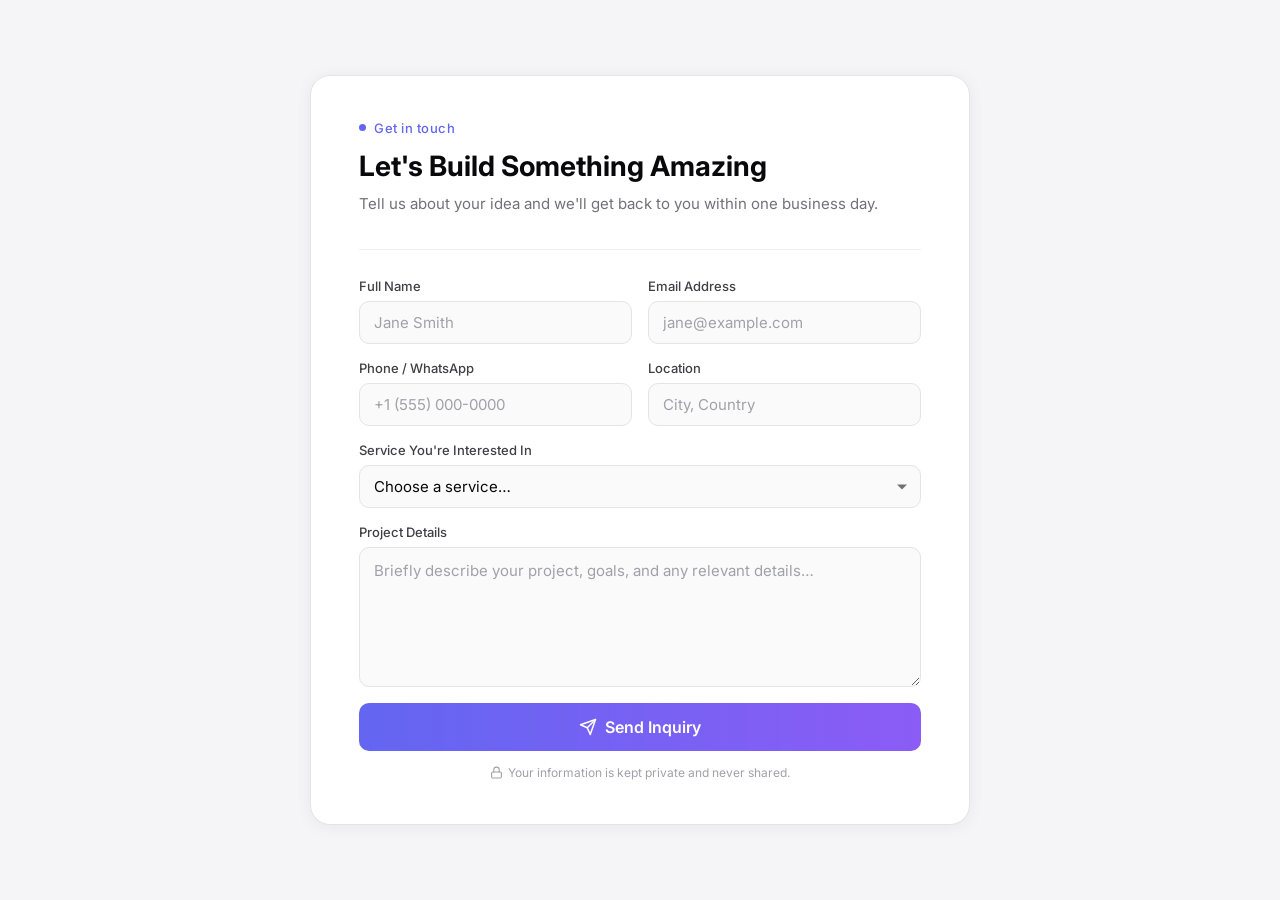
==== contact-form.html @ 343d9af8 "add contact form" ====
<!DOCTYPE html>
<html lang="en">
<head>
<meta charset="UTF-8">
<meta name="viewport" content="width=device-width, initial-scale=1.0">
<title>Contact Form</title>
<link href="https://fonts.googleapis.com/css2?family=Inter:wght@300;400;500;600;700&display=swap" rel="stylesheet">
<style>

* {
  margin: 0;
  padding: 0;
  box-sizing: border-box;
  font-family: 'Inter', sans-serif;
}

body {
  background: #f5f5f7;
  min-height: 100vh;
  display: flex;
  justify-content: center;
  align-items: center;
  padding: 40px 16px;
}

.card {
  background: #ffffff;
  border: 1px solid #e4e4e7;
  border-radius: 20px;
  padding: 44px 48px;
  width: 100%;
  max-width: 660px;
  box-shadow: 0 2px 16px rgba(0, 0, 0, 0.06);
}

/* Header */

.eyebrow {
  display: flex;
  align-items: center;
  gap: 8px;
  font-size: 13px;
  font-weight: 500;
  color: #6366f1;
  letter-spacing: 0.04em;
  margin-bottom: 12px;
}

.eyebrow-dot {
  width: 7px;
  height: 7px;
  border-radius: 50%;
  background: #6366f1;
}

h1 {
  font-size: 28px;
  font-weight: 700;
  color: #09090b;
  line-height: 1.3;
  margin-bottom: 8px;
}

.subtitle {
  font-size: 15px;
  color: #71717a;
  line-height: 1.65;
  margin-bottom: 32px;
}

.divider {
  height: 1px;
  background: #f0f0f0;
  margin-bottom: 28px;
}

/* Form fields */

.field-grid {
  display: grid;
  grid-template-columns: 1fr 1fr;
  gap: 16px;
  margin-bottom: 16px;
}

.field {
  display: flex;
  flex-direction: column;
  gap: 7px;
}

label {
  font-size: 13px;
  font-weight: 500;
  color: #3f3f46;
}

input,
select,
textarea {
  width: 100%;
  padding: 11px 14px;
  border: 1px solid #e4e4e7;
  border-radius: 10px;
  background: #fafafa;
  color: #09090b;
  font-size: 15px;
  font-family: 'Inter', sans-serif;
  outline: none;
  transition: border-color 0.15s, box-shadow 0.15s, background 0.15s;
}

input:hover,
select:hover,
textarea:hover {
  border-color: #c4c4cf;
}

input:focus,
select:focus,
textarea:focus {
  border-color: #6366f1;
  background: #fff;
  box-shadow: 0 0 0 3px rgba(99, 102, 241, 0.12);
}

input::placeholder,
textarea::placeholder {
  color: #a1a1aa;
}

/* Custom select arrow */

.select-wrap {
  position: relative;
}

.select-wrap select {
  appearance: none;
  padding-right: 36px;
  cursor: pointer;
}

.select-wrap::after {
  content: '';
  pointer-events: none;
  position: absolute;
  right: 14px;
  top: 50%;
  transform: translateY(-50%);
  width: 0;
  height: 0;
  border-left: 5px solid transparent;
  border-right: 5px solid transparent;
  border-top: 5px solid #71717a;
}

select option {
  color: #09090b;
  background: #fff;
}

textarea {
  height: 140px;
  resize: vertical;
  line-height: 1.6;
}

/* Section spacing */

.field-full {
  margin-bottom: 16px;
}

/* Submit */

.submit-wrap {
  margin-top: 8px;
}

.submit {
  width: 100%;
  padding: 14px 24px;
  border: none;
  border-radius: 10px;
  background: linear-gradient(90deg, #6366f1, #8b5cf6);
  color: #fff;
  font-size: 16px;
  font-weight: 600;
  font-family: 'Inter', sans-serif;
  cursor: pointer;
  display: flex;
  align-items: center;
  justify-content: center;
  gap: 8px;
  transition: opacity 0.15s, transform 0.1s;
}

.submit:hover {
  opacity: 0.92;
}

.submit:active {
  transform: scale(0.99);
}

.submit:disabled {
  opacity: 0.65;
  cursor: not-allowed;
}

.submit svg {
  width: 18px;
  height: 18px;
}

/* Privacy note */

.privacy {
  text-align: center;
  font-size: 12px;
  color: #a1a1aa;
  margin-top: 14px;
  display: flex;
  align-items: center;
  justify-content: center;
  gap: 5px;
}

.privacy svg {
  width: 13px;
  height: 13px;
  flex-shrink: 0;
}

/* Success state */

#success {
  display: none;
  text-align: center;
  padding: 24px 0 16px;
}

.check-wrap {
  width: 72px;
  height: 72px;
  border-radius: 50%;
  background: #eff6ff;
  border: 1px solid #c7d7fe;
  display: flex;
  align-items: center;
  justify-content: center;
  margin: 0 auto 22px;
}

.check-wrap svg {
  width: 34px;
  height: 34px;
  color: #6366f1;
}

#success h2 {
  font-size: 22px;
  font-weight: 700;
  color: #09090b;
  margin-bottom: 10px;
}

#success p {
  font-size: 15px;
  color: #71717a;
  line-height: 1.65;
  max-width: 380px;
  margin: 0 auto;
}

/* Spinner animation */

@keyframes spin {
  to { transform: rotate(360deg); }
}

.spinner {
  animation: spin 0.8s linear infinite;
}

/* Responsive */

@media (max-width: 600px) {
  .card {
    padding: 28px 20px;
    border-radius: 16px;
  }

  .field-grid {
    grid-template-columns: 1fr;
  }

  h1 {
    font-size: 22px;
  }
}

</style>
</head>
<body>

<div class="card">

  <!-- Form -->
  <div id="formContainer">

    <div class="eyebrow">
      <span class="eyebrow-dot"></span>
      Get in touch
    </div>

    <h1>Let's Build Something Amazing</h1>
    <p class="subtitle">Tell us about your idea and we'll get back to you within one business day.</p>

    <div class="divider"></div>

    <form id="contactForm" novalidate>

      <div class="field-grid">

        <div class="field">
          <label for="name">Full Name</label>
          <input type="text" id="name" placeholder="Jane Smith" required>
        </div>

        <div class="field">
          <label for="email">Email Address</label>
          <input type="email" id="email" placeholder="jane@example.com" required>
        </div>

        <div class="field">
          <label for="phone">Phone / WhatsApp</label>
          <input type="text" id="phone" placeholder="+1 (555) 000-0000" required>
        </div>

        <div class="field">
          <label for="location">Location</label>
          <input type="text" id="location" placeholder="City, Country">
        </div>

      </div>

      <div class="field field-full">
        <label for="service">Service You're Interested In</label>
        <div class="select-wrap">
          <select id="service" required>
            <option value="">Choose a service…</option>
            <option value="Mobile App Design">Mobile App Design — iOS, Android &amp; Web</option>
            <option value="Website Design">Website Design — Business, Portfolio, E-commerce</option>
            <option value="Logo & Branding">Logo &amp; Branding — Identity &amp; Guidelines</option>
            <option value="3D Design & Animation">3D Design &amp; Animation — Product Visuals, Motion</option>
            <option value="I'm Not Sure Yet">Not Sure Yet — Let's Discuss</option>
          </select>
        </div>
      </div>

      <div class="field field-full">
        <label for="project">Project Details</label>
        <textarea id="project" placeholder="Briefly describe your project, goals, and any relevant details…" required></textarea>
      </div>

      <div class="submit-wrap">
        <button type="submit" class="submit" id="submitBtn">
          <svg id="btnIcon" xmlns="http://www.w3.org/2000/svg" viewBox="0 0 24 24" fill="none" stroke="currentColor" stroke-width="2" stroke-linecap="round" stroke-linejoin="round">
            <line x1="22" y1="2" x2="11" y2="13"></line>
            <polygon points="22 2 15 22 11 13 2 9 22 2"></polygon>
          </svg>
          <span id="btnText">Send Inquiry</span>
        </button>
      </div>

    </form>

    <p class="privacy">
      <svg xmlns="http://www.w3.org/2000/svg" viewBox="0 0 24 24" fill="none" stroke="currentColor" stroke-width="2" stroke-linecap="round" stroke-linejoin="round">
        <rect x="3" y="11" width="18" height="11" rx="2" ry="2"></rect>
        <path d="M7 11V7a5 5 0 0 1 10 0v4"></path>
      </svg>
      Your information is kept private and never shared.
    </p>

  </div>

  <!-- Success -->
  <div id="success">

    <div class="check-wrap">
      <svg xmlns="http://www.w3.org/2000/svg" viewBox="0 0 24 24" fill="none" stroke="currentColor" stroke-width="2.5" stroke-linecap="round" stroke-linejoin="round">
        <polyline points="20 6 9 17 4 12"></polyline>
      </svg>
    </div>

    <h2>Inquiry Sent!</h2>
    <p>Thanks for reaching out. We'll review your details and get back to you shortly.</p>

  </div>

</div>

<script>

  document.getElementById("contactForm").addEventListener("submit", function (e) {
    e.preventDefault();

    const btn = document.getElementById("submitBtn");
    const btnText = document.getElementById("btnText");
    const btnIcon = document.getElementById("btnIcon");

    btnText.textContent = "Sending…";
    btnIcon.classList.add("spinner");
    btn.disabled = true;

    const data = new FormData();
    data.append("entry.1011206859", document.getElementById("name").value);
    data.append("entry.783846922",  document.getElementById("email").value);
    data.append("entry.599036847",  document.getElementById("phone").value);
    data.append("entry.1381747869", document.getElementById("location").value);
    data.append("entry.1396347419", document.getElementById("project").value);
    data.append("entry.2022060374", document.getElementById("service").value);

    fetch(
      "https://docs.google.com/forms/d/e/1FAIpQLScN0Si3hmUFVoW-BLuKIEXGFy5Qh3fT_tERlUv4_ikXHliXnA/formResponse",
      {
        method: "POST",
        mode: "no-cors",
        body: data
      }
    )
    .then(() => {
      document.getElementById("formContainer").style.display = "none";
      document.getElementById("success").style.display = "block";
    })
    .catch(() => {
      alert("Submission failed. Please try again.");
      btnText.textContent = "Send Inquiry";
      btnIcon.classList.remove("spinner");
      btn.disabled = false;
    });

  });

</script>

</body>
</html>
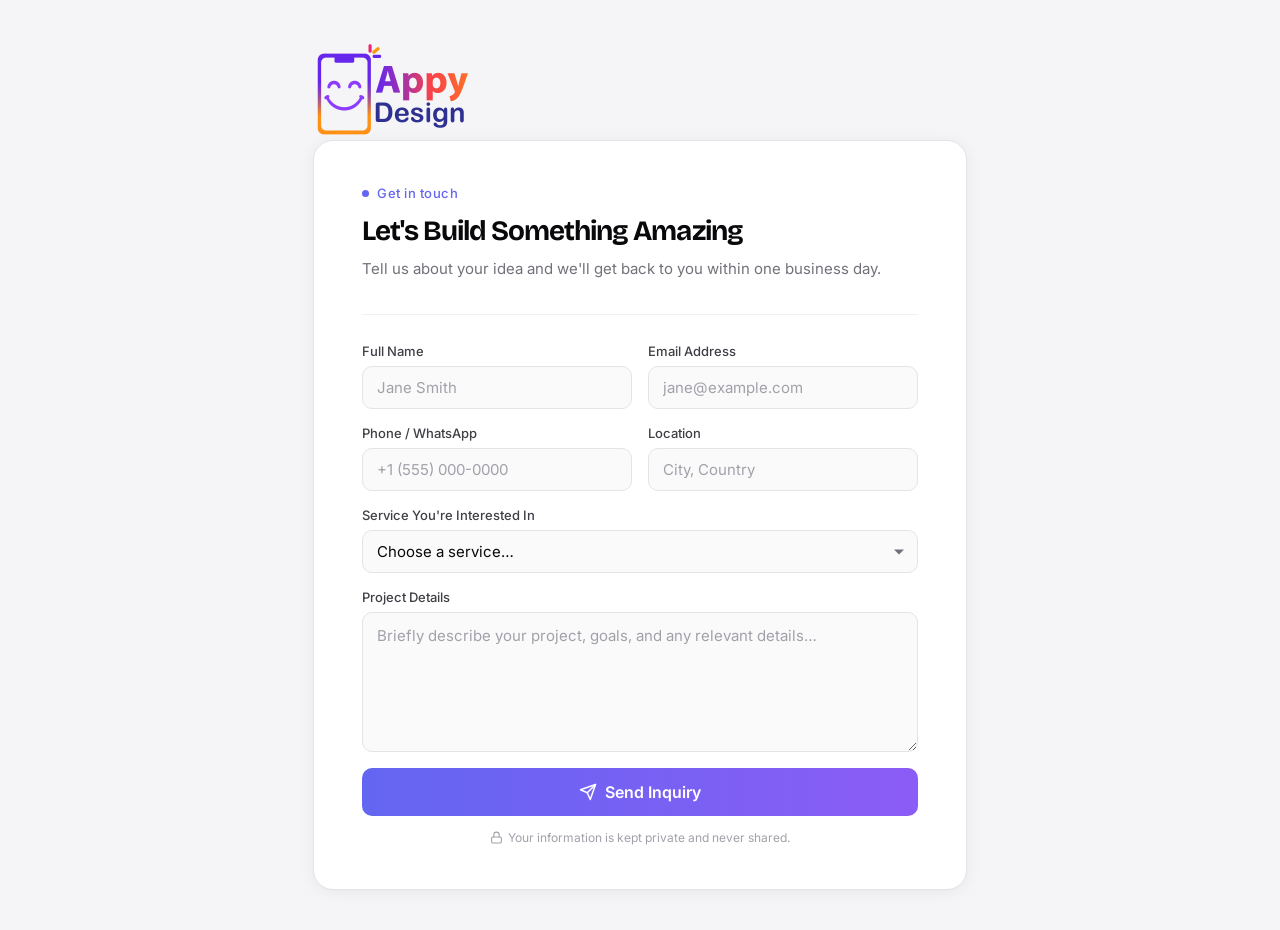
==== commit 61798992: "Add files via upload live site" ====
--- a/contact-form.html
+++ b/contact-form.html
@@ -1,451 +1,485 @@
 <!DOCTYPE html>
 <html lang="en">
+
 <head>
-<meta charset="UTF-8">
-<meta name="viewport" content="width=device-width, initial-scale=1.0">
-<title>Contact Form</title>
-<link href="https://fonts.googleapis.com/css2?family=Inter:wght@300;400;500;600;700&display=swap" rel="stylesheet">
-<style>
-
-* {
-  margin: 0;
-  padding: 0;
-  box-sizing: border-box;
-  font-family: 'Inter', sans-serif;
-}
-
-body {
-  background: #f5f5f7;
-  min-height: 100vh;
-  display: flex;
-  justify-content: center;
-  align-items: center;
-  padding: 40px 16px;
-}
-
-.card {
-  background: #ffffff;
-  border: 1px solid #e4e4e7;
-  border-radius: 20px;
-  padding: 44px 48px;
-  width: 100%;
-  max-width: 660px;
-  box-shadow: 0 2px 16px rgba(0, 0, 0, 0.06);
-}
-
-/* Header */
-
-.eyebrow {
-  display: flex;
-  align-items: center;
-  gap: 8px;
-  font-size: 13px;
-  font-weight: 500;
-  color: #6366f1;
-  letter-spacing: 0.04em;
-  margin-bottom: 12px;
-}
-
-.eyebrow-dot {
-  width: 7px;
-  height: 7px;
-  border-radius: 50%;
-  background: #6366f1;
-}
-
-h1 {
-  font-size: 28px;
-  font-weight: 700;
-  color: #09090b;
-  line-height: 1.3;
-  margin-bottom: 8px;
-}
-
-.subtitle {
-  font-size: 15px;
-  color: #71717a;
-  line-height: 1.65;
-  margin-bottom: 32px;
-}
-
-.divider {
-  height: 1px;
-  background: #f0f0f0;
-  margin-bottom: 28px;
-}
-
-/* Form fields */
-
-.field-grid {
-  display: grid;
-  grid-template-columns: 1fr 1fr;
-  gap: 16px;
-  margin-bottom: 16px;
-}
-
-.field {
-  display: flex;
-  flex-direction: column;
-  gap: 7px;
-}
-
-label {
-  font-size: 13px;
-  font-weight: 500;
-  color: #3f3f46;
-}
-
-input,
-select,
-textarea {
-  width: 100%;
-  padding: 11px 14px;
-  border: 1px solid #e4e4e7;
-  border-radius: 10px;
-  background: #fafafa;
-  color: #09090b;
-  font-size: 15px;
-  font-family: 'Inter', sans-serif;
-  outline: none;
-  transition: border-color 0.15s, box-shadow 0.15s, background 0.15s;
-}
-
-input:hover,
-select:hover,
-textarea:hover {
-  border-color: #c4c4cf;
-}
-
-input:focus,
-select:focus,
-textarea:focus {
-  border-color: #6366f1;
-  background: #fff;
-  box-shadow: 0 0 0 3px rgba(99, 102, 241, 0.12);
-}
-
-input::placeholder,
-textarea::placeholder {
-  color: #a1a1aa;
-}
-
-/* Custom select arrow */
-
-.select-wrap {
-  position: relative;
-}
-
-.select-wrap select {
-  appearance: none;
-  padding-right: 36px;
-  cursor: pointer;
-}
-
-.select-wrap::after {
-  content: '';
-  pointer-events: none;
-  position: absolute;
-  right: 14px;
-  top: 50%;
-  transform: translateY(-50%);
-  width: 0;
-  height: 0;
-  border-left: 5px solid transparent;
-  border-right: 5px solid transparent;
-  border-top: 5px solid #71717a;
-}
-
-select option {
-  color: #09090b;
-  background: #fff;
-}
-
-textarea {
-  height: 140px;
-  resize: vertical;
-  line-height: 1.6;
-}
-
-/* Section spacing */
-
-.field-full {
-  margin-bottom: 16px;
-}
-
-/* Submit */
-
-.submit-wrap {
-  margin-top: 8px;
-}
-
-.submit {
-  width: 100%;
-  padding: 14px 24px;
-  border: none;
-  border-radius: 10px;
-  background: linear-gradient(90deg, #6366f1, #8b5cf6);
-  color: #fff;
-  font-size: 16px;
-  font-weight: 600;
-  font-family: 'Inter', sans-serif;
-  cursor: pointer;
-  display: flex;
-  align-items: center;
-  justify-content: center;
-  gap: 8px;
-  transition: opacity 0.15s, transform 0.1s;
-}
-
-.submit:hover {
-  opacity: 0.92;
-}
-
-.submit:active {
-  transform: scale(0.99);
-}
-
-.submit:disabled {
-  opacity: 0.65;
-  cursor: not-allowed;
-}
-
-.submit svg {
-  width: 18px;
-  height: 18px;
-}
-
-/* Privacy note */
-
-.privacy {
-  text-align: center;
-  font-size: 12px;
-  color: #a1a1aa;
-  margin-top: 14px;
-  display: flex;
-  align-items: center;
-  justify-content: center;
-  gap: 5px;
-}
-
-.privacy svg {
-  width: 13px;
-  height: 13px;
-  flex-shrink: 0;
-}
-
-/* Success state */
-
-#success {
-  display: none;
-  text-align: center;
-  padding: 24px 0 16px;
-}
-
-.check-wrap {
-  width: 72px;
-  height: 72px;
-  border-radius: 50%;
-  background: #eff6ff;
-  border: 1px solid #c7d7fe;
-  display: flex;
-  align-items: center;
-  justify-content: center;
-  margin: 0 auto 22px;
-}
-
-.check-wrap svg {
-  width: 34px;
-  height: 34px;
-  color: #6366f1;
-}
-
-#success h2 {
-  font-size: 22px;
-  font-weight: 700;
-  color: #09090b;
-  margin-bottom: 10px;
-}
-
-#success p {
-  font-size: 15px;
-  color: #71717a;
-  line-height: 1.65;
-  max-width: 380px;
-  margin: 0 auto;
-}
-
-/* Spinner animation */
-
-@keyframes spin {
-  to { transform: rotate(360deg); }
-}
-
-.spinner {
-  animation: spin 0.8s linear infinite;
-}
-
-/* Responsive */
-
-@media (max-width: 600px) {
-  .card {
-    padding: 28px 20px;
-    border-radius: 16px;
-  }
-
-  .field-grid {
-    grid-template-columns: 1fr;
-  }
-
-  h1 {
-    font-size: 22px;
-  }
-}
-
-</style>
+  <meta charset="UTF-8" />
+  <meta name="viewport" content="width=device-width, initial-scale=1.0" />
+  <title>Appy Design — Transform your ideas to real Mobie App</title>
+  <meta name="description"
+    content="We turn real business problems into mobile apps that create real value. Built for business owners, startups, and local brands." />
+  <link rel="preconnect" href="https://fonts.googleapis.com" />
+  <link rel="preconnect" href="https://fonts.gstatic.com" crossorigin />
+  <!-- Google tag (gtag.js) -->
+  <script async src="https://www.googletagmanager.com/gtag/js?id=G-CYZZQPG89H"></script>
+  <link rel="apple-touch-icon" sizes="180x180" href="/apple-touch-icon.png">
+  <link rel="icon" type="image/png" sizes="32x32" href="/favicon-32x32.png">
+  <link rel="icon" type="image/png" sizes="16x16" href="/favicon-16x16.png">
+  <link rel="icon" type="image/x-icon" href="favicon.ico">
+
+  <link rel="stylesheet" href="style.css">
+  <script>
+    window.dataLayer = window.dataLayer || [];
+    function gtag() { dataLayer.push(arguments); }
+    gtag('js', new Date());
+
+    gtag('config', 'G-CYZZQPG89H');
+  </script>
+  <link rel="stylesheet"
+    href="https://fonts.googleapis.com/css2?family=Bricolage+Grotesque:opsz,wght@12..96,400;12..96,500;12..96,600;12..96,700;12..96,800&family=Inter:wght@400;500;600&family=Caveat:wght@500;600;700&family=JetBrains+Mono:wght@400;500&display=swap" />
+
+  <link href="https://fonts.googleapis.com/css2?family=Inter:wght@300;400;500;600;700&display=swap" rel="stylesheet">
+  <style>
+    * {
+      margin: 0;
+      padding: 0;
+      box-sizing: border-box;
+      font-family: 'Inter', sans-serif;
+    }
+
+    body {
+      background: #f5f5f7;
+      min-height: 100vh;
+      display: flex;
+      justify-content: center;
+      align-items: center;
+      padding: 40px 16px;
+    }
+
+    .card {
+      background: #ffffff;
+      border: 1px solid #e4e4e7;
+      border-radius: 20px;
+      padding: 44px 48px;
+      width: 100%;
+      max-width: 660px;
+      box-shadow: 0 2px 16px rgba(0, 0, 0, 0.06);
+    }
+
+    /* Header */
+
+    .eyebrow {
+      display: flex;
+      align-items: center;
+      gap: 8px;
+      font-size: 13px;
+      font-weight: 500;
+      color: #6366f1;
+      letter-spacing: 0.04em;
+      margin-bottom: 12px;
+    }
+
+    .eyebrow-dot {
+      width: 7px;
+      height: 7px;
+      border-radius: 50%;
+      background: #6366f1;
+    }
+
+    h1 {
+      font-size: 28px;
+      font-weight: 700;
+      color: #09090b;
+      line-height: 1.3;
+      margin-bottom: 8px;
+    }
+
+    .subtitle {
+      font-size: 15px;
+      color: #71717a;
+      line-height: 1.65;
+      margin-bottom: 32px;
+    }
+
+    .divider {
+      height: 1px;
+      background: #f0f0f0;
+      margin-bottom: 28px;
+    }
+
+    /* Form fields */
+
+    .field-grid {
+      display: grid;
+      grid-template-columns: 1fr 1fr;
+      gap: 16px;
+      margin-bottom: 16px;
+    }
+
+    .field {
+      display: flex;
+      flex-direction: column;
+      gap: 7px;
+    }
+
+    label {
+      font-size: 13px;
+      font-weight: 500;
+      color: #3f3f46;
+    }
+
+    input,
+    select,
+    textarea {
+      width: 100%;
+      padding: 11px 14px;
+      border: 1px solid #e4e4e7;
+      border-radius: 10px;
+      background: #fafafa;
+      color: #09090b;
+      font-size: 15px;
+      font-family: 'Inter', sans-serif;
+      outline: none;
+      transition: border-color 0.15s, box-shadow 0.15s, background 0.15s;
+    }
+
+    input:hover,
+    select:hover,
+    textarea:hover {
+      border-color: #c4c4cf;
+    }
+
+    input:focus,
+    select:focus,
+    textarea:focus {
+      border-color: #6366f1;
+      background: #fff;
+      box-shadow: 0 0 0 3px rgba(99, 102, 241, 0.12);
+    }
+
+    input::placeholder,
+    textarea::placeholder {
+      color: #a1a1aa;
+    }
+
+    /* Custom select arrow */
+
+    .select-wrap {
+      position: relative;
+    }
+
+    .select-wrap select {
+      appearance: none;
+      padding-right: 36px;
+      cursor: pointer;
+    }
+
+    .select-wrap::after {
+      content: '';
+      pointer-events: none;
+      position: absolute;
+      right: 14px;
+      top: 50%;
+      transform: translateY(-50%);
+      width: 0;
+      height: 0;
+      border-left: 5px solid transparent;
+      border-right: 5px solid transparent;
+      border-top: 5px solid #71717a;
+    }
+
+    select option {
+      color: #09090b;
+      background: #fff;
+    }
+
+    textarea {
+      height: 140px;
+      resize: vertical;
+      line-height: 1.6;
+    }
+
+    /* Section spacing */
+
+    .field-full {
+      margin-bottom: 16px;
+    }
+
+    /* Submit */
+
+    .submit-wrap {
+      margin-top: 8px;
+    }
+
+    .submit {
+      width: 100%;
+      padding: 14px 24px;
+      border: none;
+      border-radius: 10px;
+      background: linear-gradient(90deg, #6366f1, #8b5cf6);
+      color: #fff;
+      font-size: 16px;
+      font-weight: 600;
+      font-family: 'Inter', sans-serif;
+      cursor: pointer;
+      display: flex;
+      align-items: center;
+      justify-content: center;
+      gap: 8px;
+      transition: opacity 0.15s, transform 0.1s;
+    }
+
+    .submit:hover {
+      opacity: 0.92;
+    }
+
+    .submit:active {
+      transform: scale(0.99);
+    }
+
+    .submit:disabled {
+      opacity: 0.65;
+      cursor: not-allowed;
+    }
+
+    .submit svg {
+      width: 18px;
+      height: 18px;
+    }
+
+    /* Privacy note */
+
+    .privacy {
+      text-align: center;
+      font-size: 12px;
+      color: #a1a1aa;
+      margin-top: 14px;
+      display: flex;
+      align-items: center;
+      justify-content: center;
+      gap: 5px;
+    }
+
+    .privacy svg {
+      width: 13px;
+      height: 13px;
+      flex-shrink: 0;
+    }
+
+    /* Success state */
+
+    #success {
+      display: none;
+      text-align: center;
+      padding: 24px 0 16px;
+    }
+
+    .check-wrap {
+      width: 72px;
+      height: 72px;
+      border-radius: 50%;
+      background: #eff6ff;
+      border: 1px solid #c7d7fe;
+      display: flex;
+      align-items: center;
+      justify-content: center;
+      margin: 0 auto 22px;
+    }
+
+    .check-wrap svg {
+      width: 34px;
+      height: 34px;
+      color: #6366f1;
+    }
+
+    #success h2 {
+      font-size: 22px;
+      font-weight: 700;
+      color: #09090b;
+      margin-bottom: 10px;
+    }
+
+    #success p {
+      font-size: 15px;
+      color: #71717a;
+      line-height: 1.65;
+      max-width: 380px;
+      margin: 0 auto;
+    }
+
+    /* Spinner animation */
+
+    @keyframes spin {
+      to {
+        transform: rotate(360deg);
+      }
+    }
+
+    .spinner {
+      animation: spin 0.8s linear infinite;
+    }
+
+    /* Responsive */
+
+    @media (max-width: 600px) {
+      .card {
+        padding: 28px 20px;
+        border-radius: 16px;
+      }
+
+      .field-grid {
+        grid-template-columns: 1fr;
+      }
+
+      h1 {
+        font-size: 22px;
+      }
+    }
+  </style>
 </head>
+
 <body>
 
-<div class="card">
-
-  <!-- Form -->
-  <div id="formContainer">
-
-    <div class="eyebrow">
-      <span class="eyebrow-dot"></span>
-      Get in touch
+
+  <main>
+    <div>
+      <img src="Appydesign-logo-new.png" alt="Description of the image" height="100">
     </div>
-
-    <h1>Let's Build Something Amazing</h1>
-    <p class="subtitle">Tell us about your idea and we'll get back to you within one business day.</p>
-
-    <div class="divider"></div>
-
-    <form id="contactForm" novalidate>
-
-      <div class="field-grid">
-
-        <div class="field">
-          <label for="name">Full Name</label>
-          <input type="text" id="name" placeholder="Jane Smith" required>
+    <div class="card">
+
+      <!-- Form -->
+      <div id="formContainer">
+
+        <div class="eyebrow">
+          <span class="eyebrow-dot"></span>
+          Get in touch
         </div>
 
-        <div class="field">
-          <label for="email">Email Address</label>
-          <input type="email" id="email" placeholder="jane@example.com" required>
+        <h1>Let's Build Something Amazing</h1>
+        <p class="subtitle">Tell us about your idea and we'll get back to you within one business day.</p>
+
+        <div class="divider"></div>
+
+        <form id="contactForm" novalidate>
+
+          <div class="field-grid">
+
+            <div class="field">
+              <label for="name">Full Name</label>
+              <input type="text" id="name" placeholder="Jane Smith" required>
+            </div>
+
+            <div class="field">
+              <label for="email">Email Address</label>
+              <input type="email" id="email" placeholder="jane@example.com" required>
+            </div>
+
+            <div class="field">
+              <label for="phone">Phone / WhatsApp</label>
+              <input type="text" id="phone" placeholder="+1 (555) 000-0000" required>
+            </div>
+
+            <div class="field">
+              <label for="location">Location</label>
+              <input type="text" id="location" placeholder="City, Country">
+            </div>
+
+          </div>
+
+          <div class="field field-full">
+            <label for="service">Service You're Interested In</label>
+            <div class="select-wrap">
+              <select id="service" required>
+                <option value="">Choose a service…</option>
+                <option value="Mobile App Design">Mobile App Design — iOS, Android &amp; Web</option>
+                <option value="Website Design">Website Design — Business, Portfolio, E-commerce</option>
+                <option value="Logo & Branding">Logo &amp; Branding — Identity &amp; Guidelines</option>
+                <option value="3D Design & Animation">3D Design &amp; Animation — Product Visuals, Motion</option>
+                <option value="I'm Not Sure Yet">Not Sure Yet — Let's Discuss</option>
+              </select>
+            </div>
+          </div>
+
+          <div class="field field-full">
+            <label for="project">Project Details</label>
+            <textarea id="project" placeholder="Briefly describe your project, goals, and any relevant details…"
+              required></textarea>
+          </div>
+
+          <div class="submit-wrap">
+            <button type="submit" class="submit" id="submitBtn">
+              <svg id="btnIcon" xmlns="http://www.w3.org/2000/svg" viewBox="0 0 24 24" fill="none" stroke="currentColor"
+                stroke-width="2" stroke-linecap="round" stroke-linejoin="round">
+                <line x1="22" y1="2" x2="11" y2="13"></line>
+                <polygon points="22 2 15 22 11 13 2 9 22 2"></polygon>
+              </svg>
+              <span id="btnText">Send Inquiry</span>
+            </button>
+          </div>
+
+        </form>
+
+        <p class="privacy">
+          <svg xmlns="http://www.w3.org/2000/svg" viewBox="0 0 24 24" fill="none" stroke="currentColor" stroke-width="2"
+            stroke-linecap="round" stroke-linejoin="round">
+            <rect x="3" y="11" width="18" height="11" rx="2" ry="2"></rect>
+            <path d="M7 11V7a5 5 0 0 1 10 0v4"></path>
+          </svg>
+          Your information is kept private and never shared.
+        </p>
+
+      </div>
+
+      <!-- Success -->
+      <div id="success">
+
+        <div class="check-wrap">
+          <svg xmlns="http://www.w3.org/2000/svg" viewBox="0 0 24 24" fill="none" stroke="currentColor"
+            stroke-width="2.5" stroke-linecap="round" stroke-linejoin="round">
+            <polyline points="20 6 9 17 4 12"></polyline>
+          </svg>
         </div>
 
-        <div class="field">
-          <label for="phone">Phone / WhatsApp</label>
-          <input type="text" id="phone" placeholder="+1 (555) 000-0000" required>
-        </div>
-
-        <div class="field">
-          <label for="location">Location</label>
-          <input type="text" id="location" placeholder="City, Country">
-        </div>
+        <h2>Inquiry Sent!</h2>
+        <p>Thanks for reaching out. We'll review your details and get back to you shortly.</p>
 
       </div>
 
-      <div class="field field-full">
-        <label for="service">Service You're Interested In</label>
-        <div class="select-wrap">
-          <select id="service" required>
-            <option value="">Choose a service…</option>
-            <option value="Mobile App Design">Mobile App Design — iOS, Android &amp; Web</option>
-            <option value="Website Design">Website Design — Business, Portfolio, E-commerce</option>
-            <option value="Logo & Branding">Logo &amp; Branding — Identity &amp; Guidelines</option>
-            <option value="3D Design & Animation">3D Design &amp; Animation — Product Visuals, Motion</option>
-            <option value="I'm Not Sure Yet">Not Sure Yet — Let's Discuss</option>
-          </select>
-        </div>
-      </div>
-
-      <div class="field field-full">
-        <label for="project">Project Details</label>
-        <textarea id="project" placeholder="Briefly describe your project, goals, and any relevant details…" required></textarea>
-      </div>
-
-      <div class="submit-wrap">
-        <button type="submit" class="submit" id="submitBtn">
-          <svg id="btnIcon" xmlns="http://www.w3.org/2000/svg" viewBox="0 0 24 24" fill="none" stroke="currentColor" stroke-width="2" stroke-linecap="round" stroke-linejoin="round">
-            <line x1="22" y1="2" x2="11" y2="13"></line>
-            <polygon points="22 2 15 22 11 13 2 9 22 2"></polygon>
-          </svg>
-          <span id="btnText">Send Inquiry</span>
-        </button>
-      </div>
-
-    </form>
-
-    <p class="privacy">
-      <svg xmlns="http://www.w3.org/2000/svg" viewBox="0 0 24 24" fill="none" stroke="currentColor" stroke-width="2" stroke-linecap="round" stroke-linejoin="round">
-        <rect x="3" y="11" width="18" height="11" rx="2" ry="2"></rect>
-        <path d="M7 11V7a5 5 0 0 1 10 0v4"></path>
-      </svg>
-      Your information is kept private and never shared.
-    </p>
-
-  </div>
-
-  <!-- Success -->
-  <div id="success">
-
-    <div class="check-wrap">
-      <svg xmlns="http://www.w3.org/2000/svg" viewBox="0 0 24 24" fill="none" stroke="currentColor" stroke-width="2.5" stroke-linecap="round" stroke-linejoin="round">
-        <polyline points="20 6 9 17 4 12"></polyline>
-      </svg>
     </div>
-
-    <h2>Inquiry Sent!</h2>
-    <p>Thanks for reaching out. We'll review your details and get back to you shortly.</p>
-
-  </div>
-
-</div>
-
-<script>
-
-  document.getElementById("contactForm").addEventListener("submit", function (e) {
-    e.preventDefault();
-
-    const btn = document.getElementById("submitBtn");
-    const btnText = document.getElementById("btnText");
-    const btnIcon = document.getElementById("btnIcon");
-
-    btnText.textContent = "Sending…";
-    btnIcon.classList.add("spinner");
-    btn.disabled = true;
-
-    const data = new FormData();
-    data.append("entry.1011206859", document.getElementById("name").value);
-    data.append("entry.783846922",  document.getElementById("email").value);
-    data.append("entry.599036847",  document.getElementById("phone").value);
-    data.append("entry.1381747869", document.getElementById("location").value);
-    data.append("entry.1396347419", document.getElementById("project").value);
-    data.append("entry.2022060374", document.getElementById("service").value);
-
-    fetch(
-      "https://docs.google.com/forms/d/e/1FAIpQLScN0Si3hmUFVoW-BLuKIEXGFy5Qh3fT_tERlUv4_ikXHliXnA/formResponse",
-      {
-        method: "POST",
-        mode: "no-cors",
-        body: data
-      }
-    )
-    .then(() => {
-      document.getElementById("formContainer").style.display = "none";
-      document.getElementById("success").style.display = "block";
-    })
-    .catch(() => {
-      alert("Submission failed. Please try again.");
-      btnText.textContent = "Send Inquiry";
-      btnIcon.classList.remove("spinner");
-      btn.disabled = false;
+  </main>
+  <script>
+
+    document.getElementById("contactForm").addEventListener("submit", function (e) {
+      e.preventDefault();
+
+      const btn = document.getElementById("submitBtn");
+      const btnText = document.getElementById("btnText");
+      const btnIcon = document.getElementById("btnIcon");
+
+      btnText.textContent = "Sending…";
+      btnIcon.classList.add("spinner");
+      btn.disabled = true;
+
+      const data = new FormData();
+      data.append("entry.1011206859", document.getElementById("name").value);
+      data.append("entry.783846922", document.getElementById("email").value);
+      data.append("entry.599036847", document.getElementById("phone").value);
+      data.append("entry.1381747869", document.getElementById("location").value);
+      data.append("entry.1396347419", document.getElementById("project").value);
+      data.append("entry.2022060374", document.getElementById("service").value);
+
+      fetch(
+        "https://docs.google.com/forms/d/e/1FAIpQLScN0Si3hmUFVoW-BLuKIEXGFy5Qh3fT_tERlUv4_ikXHliXnA/formResponse",
+        {
+          method: "POST",
+          mode: "no-cors",
+          body: data
+        }
+      )
+        .then(() => {
+          document.getElementById("formContainer").style.display = "none";
+          document.getElementById("success").style.display = "block";
+        })
+        .catch(() => {
+          alert("Submission failed. Please try again.");
+          btnText.textContent = "Send Inquiry";
+          btnIcon.classList.remove("spinner");
+          btn.disabled = false;
+        });
+
     });
 
-  });
-
-</script>
+  </script>
 
 </body>
-</html>
+
+</html>
--- a/style.css
+++ b/style.css
@@ -0,0 +1,1686 @@
+ /* ── CSS Custom Properties ─────────────────────────────── */
+ :root {
+     --radius: 1.25rem;
+     --background: oklch(0.97 0.025 95);
+     --foreground: oklch(0.18 0.02 270);
+     --ink: oklch(0.16 0.02 270);
+     --card: oklch(1 0 0);
+     --card-foreground: oklch(0.18 0.02 270);
+     --primary: oklch(0.58 0.27 295);
+     --primary-foreground: oklch(0.98 0.01 95);
+     --secondary: oklch(0.93 0.05 95);
+     --accent: oklch(0.9 0.2 125);
+     --accent-foreground: oklch(0.16 0.02 270);
+     --muted: oklch(0.94 0.02 95);
+     --muted-foreground: oklch(0.48 0.02 270);
+     --border: oklch(0.18 0.02 270);
+     --lime: oklch(0.9 0.2 125);
+     --violet: oklch(0.58 0.27 295);
+     --pop: oklch(0.74 0.2 25);
+     --shadow-pop: 6px 6px 0 0 var(--ink);
+     --shadow-pop-sm: 3px 3px 0 0 var(--ink);
+     --font-display: 'Bricolage Grotesque', 'Space Grotesk', system-ui, sans-serif;
+     --font-sans: 'Inter', system-ui, sans-serif;
+     --font-hand: 'Caveat', cursive;
+     --font-mono: 'JetBrains Mono', ui-monospace, monospace;
+ }
+
+ /* ── Reset & Base ──────────────────────────────────────── */
+ *,
+ *::before,
+ *::after {
+     box-sizing: border-box;
+     margin: 0;
+     padding: 0;
+     border-color: var(--border);
+ }
+
+ html {
+     scroll-behavior: smooth;
+ }
+
+ body {
+     background-color: var(--background);
+     color: var(--foreground);
+     font-family: var(--font-sans);
+     -webkit-font-smoothing: antialiased;
+ }
+
+ h1,
+ h2,
+ h3,
+ h4 {
+     font-family: var(--font-display);
+     letter-spacing: -0.035em;
+     font-weight: 600;
+     line-height: 0.95;
+ }
+
+ a {
+     text-decoration: none;
+     color: inherit;
+ }
+
+ img {
+     display: block;
+     max-width: 100%;
+ }
+
+ /* ── Utility classes ───────────────────────────────────── */
+ .font-display {
+     font-family: var(--font-display);
+ }
+
+ .font-hand {
+     font-family: var(--font-hand);
+ }
+
+ .font-mono {
+     font-family: var(--font-mono);
+ }
+
+ .bg-dots {
+     background-image: radial-gradient(var(--ink) 1px, transparent 1.2px);
+     background-size: 18px 18px;
+ }
+
+ .bg-grid {
+     background-image:
+         linear-gradient(to right, color-mix(in oklch, var(--ink) 8%, transparent) 1px, transparent 1px),
+         linear-gradient(to bottom, color-mix(in oklch, var(--ink) 8%, transparent) 1px, transparent 1px);
+     background-size: 48px 48px;
+ }
+
+ .text-stroke {
+     -webkit-text-stroke: 2px var(--ink);
+     color: transparent;
+ }
+
+ .shadow-pop {
+     box-shadow: var(--shadow-pop);
+ }
+
+ .shadow-pop-sm {
+     box-shadow: var(--shadow-pop-sm);
+ }
+
+ /* ── Animations ────────────────────────────────────────── */
+ @keyframes marquee {
+     from {
+         transform: translateX(0);
+     }
+
+     to {
+         transform: translateX(-50%);
+     }
+ }
+
+ @keyframes spin-slow {
+     from {
+         transform: rotate(0deg);
+     }
+
+     to {
+         transform: rotate(360deg);
+     }
+ }
+
+ .animate-marquee {
+     animation: marquee 30s linear infinite;
+ }
+
+ .animate-spin-slow {
+     animation: spin-slow 18s linear infinite;
+ }
+
+ /* ── Layout Helpers ───────────────────────────────────── */
+ .container {
+     max-width: 80rem;
+     margin-left: auto;
+     margin-right: auto;
+     padding-left: 1.25rem;
+     padding-right: 1.25rem;
+ }
+
+ @media (min-width: 768px) {
+     .container {
+         padding-left: 2rem;
+         padding-right: 2rem;
+     }
+ }
+
+ /* ── NAV ──────────────────────────────────────────────── */
+ .nav {
+     position: sticky;
+     top: 0;
+     z-index: 40;
+     backdrop-filter: blur(12px);
+     -webkit-backdrop-filter: blur(12px);
+     background: color-mix(in oklch, var(--background) 80%, transparent);
+     border-bottom: 2px solid var(--ink);
+ }
+
+ .nav-inner {
+     height: 6 rem;
+     display: flex;
+     align-items: center;
+     justify-content: space-between;
+ }
+
+ .nav-logo {
+     display: flex;
+     align-items: center;
+     gap: 0.5rem;
+ }
+
+ .nav-logo-icon {
+     height: 2.25rem;
+     width: 2.25rem;
+     border-radius: 0.75rem;
+     background: var(--primary);
+     color: var(--primary-foreground);
+     display: grid;
+     place-items: center;
+     font-family: var(--font-display);
+     font-size: 1.25rem;
+     border: 2px solid var(--ink);
+     box-shadow: var(--shadow-pop-sm);
+ }
+
+ .nav-logo-name {
+     font-family: var(--font-display);
+     font-size: 1.25rem;
+ }
+
+ .nav-links {
+     display: none;
+     align-items: center;
+     gap: 1.75rem;
+     font-size: 0.875rem;
+     font-weight: 500;
+ }
+
+ @media (min-width: 768px) {
+     .nav-links {
+         display: flex;
+     }
+ }
+
+ .nav-links a {
+     transition: color 0.2s;
+ }
+
+ .nav-links a:hover {
+     color: var(--primary);
+ }
+
+ .nav-cta {
+     display: inline-flex;
+     align-items: center;
+     border-radius: 9999px;
+     background: var(--primary);
+     color: var(--primary-foreground);
+     padding: 0.5rem 1.25rem;
+     font-size: 0.875rem;
+     font-weight: 600;
+     border: 2px solid var(--ink);
+     box-shadow: var(--shadow-pop-sm);
+     transition: transform 0.2s;
+ }
+
+ .nav-cta:hover {
+     transform: translateY(-2px);
+ }
+
+ /* ── HERO ─────────────────────────────────────────────── */
+ .hero {
+     position: relative;
+     overflow: hidden;
+     border-bottom: 2px solid var(--ink);
+ }
+
+ .hero-bg-grid {
+     position: absolute;
+     inset: 0;
+     opacity: 0.6;
+     pointer-events: none;
+ }
+
+ .hero-blob-1 {
+     pointer-events: none;
+     position: absolute;
+     top: -6rem;
+     left: -6rem;
+     height: 18rem;
+     width: 18rem;
+     border-radius: 9999px;
+     background: var(--accent);
+     filter: blur(40px);
+     opacity: 0.7;
+ }
+
+ .hero-blob-2 {
+     pointer-events: none;
+     position: absolute;
+     top: 5rem;
+     right: 0;
+     height: 20rem;
+     width: 20rem;
+     border-radius: 9999px;
+     background: color-mix(in oklch, var(--primary) 60%, transparent);
+     filter: blur(60px);
+     opacity: 0.6;
+ }
+
+ .hero-inner {
+     position: relative;
+     padding-top: 3.5rem;
+     padding-bottom: 5rem;
+     display: grid;
+     gap: 2.5rem;
+     align-items: center;
+ }
+
+ @media (min-width: 768px) {
+     .hero-inner {
+         padding-top: 5rem;
+         padding-bottom: 7rem;
+     }
+ }
+
+ @media (min-width: 1024px) {
+     .hero-inner {
+         grid-template-columns: 7fr 5fr;
+     }
+ }
+
+ .hero-badge {
+     display: inline-flex;
+     align-items: center;
+     gap: 0.5rem;
+     border-radius: 9999px;
+     background: var(--accent);
+     border: 2px solid var(--ink);
+     padding: 0.25rem 0.75rem;
+     font-size: 0.75rem;
+     font-family: var(--font-mono);
+     text-transform: uppercase;
+     margin-bottom: 1.5rem;
+     box-shadow: var(--shadow-pop-sm);
+ }
+
+ .hero-badge-dot {
+     height: 0.375rem;
+     width: 0.375rem;
+     border-radius: 9999px;
+     background: var(--ink);
+ }
+
+ .hero-h1 {
+     font-family: var(--font-display);
+     font-size: clamp(3rem, 14vw, 7.5rem);
+     line-height: 0.88;
+     letter-spacing: -0.035em;
+     text-wrap: balance;
+ }
+
+ .hero-h1-highlight {
+     background: var(--primary);
+     color: var(--primary-foreground);
+     padding: 0 0.75rem;
+     border-radius: 1rem;
+     border: 2px solid var(--ink);
+     box-shadow: var(--shadow-pop);
+     display: inline-block;
+     transform: rotate(-2deg);
+ }
+
+ .hero-p {
+     margin-top: 1.75rem;
+     max-width: 36rem;
+     font-size: 1.125rem;
+     color: color-mix(in oklch, var(--foreground) 75%, transparent);
+     line-height: 1.6;
+ }
+
+ .hero-actions {
+     margin-top: 2rem;
+     display: flex;
+     flex-wrap: wrap;
+     gap: 0.75rem;
+ }
+
+ .btn-primary {
+     display: inline-flex;
+     align-items: center;
+     border-radius: 9999px;
+     background: var(--ink);
+     color: var(--background);
+     padding: 1rem 1.75rem;
+     font-size: 1rem;
+     font-weight: 600;
+     border: 2px solid var(--ink);
+     box-shadow: var(--shadow-pop);
+     transition: transform 0.2s;
+     cursor: pointer;
+ }
+
+ .btn-primary:hover {
+     transform: translateY(-2px);
+ }
+
+ .btn-secondary {
+     display: inline-flex;
+     align-items: center;
+     border-radius: 9999px;
+     background: var(--card);
+     color: var(--foreground);
+     padding: 1rem 1.75rem;
+     font-size: 1rem;
+     font-weight: 600;
+     border: 2px solid var(--ink);
+     transition: background 0.2s;
+     cursor: pointer;
+ }
+
+ .btn-secondary:hover {
+     background: var(--accent);
+ }
+
+ .hero-social-proof {
+     margin-top: 2.5rem;
+     display: flex;
+     flex-wrap: wrap;
+     align-items: center;
+     gap: 1.25rem;
+     font-size: 0.875rem;
+ }
+
+ .avatar-stack {
+     display: flex;
+ }
+
+ .avatar-stack span {
+     height: 2.25rem;
+     width: 2.25rem;
+     border-radius: 9999px;
+     border: 2px solid var(--ink);
+     margin-left: -0.5rem;
+     display: grid;
+     place-items: center;
+     font-size: 0.75rem;
+     font-weight: 600;
+ }
+
+ .avatar-stack span:first-child {
+     margin-left: 0;
+ }
+
+ .hero-social-text {
+     font-family: var(--font-mono);
+     font-size: 0.75rem;
+     text-transform: uppercase;
+ }
+
+ /* Hero image side */
+ .hero-img-wrap {
+     position: relative;
+ }
+
+ .hero-img-frame {
+     position: relative;
+     border-radius: 2rem;
+     overflow: hidden;
+     border: 2px solid var(--ink);
+     box-shadow: var(--shadow-pop);
+     aspect-ratio: 4/5;
+     background: var(--card);
+     transform: rotate(1deg);
+ }
+
+ .hero-img-frame img {
+     height: 100%;
+     width: 100%;
+     object-fit: cover;
+ }
+
+ .hero-sticker-1 {
+     position: absolute;
+     top: -1.25rem;
+     left: -1.5rem;
+     background: var(--accent);
+     border: 2px solid var(--ink);
+     border-radius: 9999px;
+     padding: 0.5rem 1rem;
+     font-size: 0.875rem;
+     font-weight: 700;
+     transform: rotate(-8deg);
+     box-shadow: var(--shadow-pop-sm);
+ }
+
+ .hero-sticker-2 {
+     position: absolute;
+     bottom: -1.5rem;
+     right: -1rem;
+     background: var(--primary);
+     color: var(--primary-foreground);
+     border: 2px solid var(--ink);
+     border-radius: 1rem;
+     padding: 0.75rem 1rem;
+     transform: rotate(6deg);
+     box-shadow: var(--shadow-pop);
+     max-width: 200px;
+ }
+
+ .hero-sticker-2 p {
+     font-family: var(--font-display);
+     font-size: 1.25rem;
+     line-height: 1.2;
+ }
+
+ .hero-caption {
+     position: absolute;
+     bottom: -2rem;
+     left: 1rem;
+     font-family: var(--font-hand);
+     font-size: 1.875rem;
+     transform: rotate(-4deg);
+ }
+
+ .hero-spinning-badge {
+     position: absolute;
+     top: -2.5rem;
+     right: -2.5rem;
+     height: 7rem;
+     width: 7rem;
+ }
+
+ /* ── MARQUEE ──────────────────────────────────────────── */
+ .marquee-wrap {
+     border-top: 2px solid var(--ink);
+     border-bottom: 2px solid var(--ink);
+     overflow: hidden;
+     background: var(--foreground);
+     color: var(--background);
+ }
+
+ .marquee-track {
+     display: flex;
+     gap: 2.5rem;
+     padding-top: 1rem;
+     padding-bottom: 1rem;
+     white-space: nowrap;
+     font-family: var(--font-display);
+     font-size: 1.5rem;
+ }
+
+ @media (min-width: 768px) {
+     .marquee-track {
+         font-size: 1.875rem;
+     }
+ }
+
+ .marquee-item {
+     display: flex;
+     align-items: center;
+     gap: 2.5rem;
+     flex-shrink: 0;
+ }
+
+ /* ── TRUST STRIP ──────────────────────────────────────── */
+ .trust-strip {
+     border-bottom: 2px solid var(--ink);
+     background: var(--card);
+ }
+
+ .trust-inner {
+     padding-top: 3rem;
+     padding-bottom: 3rem;
+     display: grid;
+     gap: 2rem;
+     align-items: center;
+ }
+
+ @media (min-width: 768px) {
+     .trust-inner {
+         grid-template-columns: 7fr 5fr;
+         padding-top: 4rem;
+         padding-bottom: 4rem;
+     }
+ }
+
+ .trust-label {
+     font-family: var(--font-mono);
+     font-size: 0.75rem;
+     text-transform: uppercase;
+     letter-spacing: 0.1em;
+     margin-bottom: 0.75rem;
+ }
+
+ .trust-h2 {
+     font-size: clamp(1.875rem, 4vw, 3rem);
+     text-wrap: balance;
+ }
+
+ .trust-highlight {
+     background: var(--accent);
+     border: 2px solid var(--ink);
+     border-radius: 0.75rem;
+     padding: 0 0.5rem;
+     display: inline-block;
+     transform: rotate(-1deg);
+ }
+
+ .trust-body {
+     font-size: 1.125rem;
+     color: color-mix(in oklch, var(--foreground) 75%, transparent);
+     line-height: 1.6;
+ }
+
+ .trust-body p+p {
+     margin-top: 1rem;
+ }
+
+ .trust-body-strong {
+     font-family: var(--font-display);
+     font-size: 1.25rem;
+     color: var(--foreground);
+ }
+
+ /* ── ABOUT ────────────────────────────────────────────── */
+ .about {
+     position: relative;
+     border-bottom: 2px solid var(--ink);
+     background: var(--background);
+ }
+
+ .about-inner {
+     padding-top: 6rem;
+     padding-bottom: 6rem;
+     display: grid;
+     gap: 3rem;
+     align-items: center;
+ }
+
+ @media (min-width: 768px) {
+     .about-inner {
+         grid-template-columns: 5fr 7fr;
+         padding-top: 8rem;
+         padding-bottom: 8rem;
+     }
+ }
+
+ .about-img-wrap {
+     position: relative;
+     order: 2;
+ }
+
+ @media (min-width: 768px) {
+     .about-img-wrap {
+         order: 1;
+     }
+ }
+
+ .about-img-frame {
+     border-radius: 2rem;
+     overflow: hidden;
+     border: 2px solid var(--ink);
+     box-shadow: var(--shadow-pop);
+     aspect-ratio: 4/5;
+     transform: rotate(-2deg);
+ }
+
+ .about-img-frame img {
+     height: 100%;
+     width: 100%;
+     object-fit: cover;
+ }
+
+ .about-sticker {
+     position: absolute;
+     top: -1rem;
+     right: -1rem;
+     background: var(--pop);
+     color: var(--background);
+     border: 2px solid var(--ink);
+     border-radius: 9999px;
+     padding: 0.5rem 1rem;
+     font-family: var(--font-display);
+     font-size: 1.125rem;
+     transform: rotate(6deg);
+     box-shadow: var(--shadow-pop-sm);
+ }
+
+ .about-content {
+     order: 1;
+ }
+
+ @media (min-width: 768px) {
+     .about-content {
+         order: 2;
+     }
+ }
+
+ .about-label {
+     font-family: var(--font-mono);
+     font-size: 0.75rem;
+     text-transform: uppercase;
+     letter-spacing: 0.1em;
+     margin-bottom: 0.75rem;
+     color: var(--primary);
+ }
+
+ .about-h2 {
+     font-size: clamp(3rem, 6vw, 4.5rem);
+     text-wrap: balance;
+ }
+
+ .about-body {
+     margin-top: 1.75rem;
+     font-size: 1.125rem;
+     color: color-mix(in oklch, var(--foreground) 80%, transparent);
+     line-height: 1.6;
+     max-width: 36rem;
+ }
+
+ .about-body p+p {
+     margin-top: 1rem;
+ }
+
+ .about-highlight-text {
+     font-family: var(--font-display);
+     font-size: 1.5rem;
+     color: var(--foreground);
+ }
+
+ .underline-lime {
+     text-decoration: underline;
+     text-decoration-color: var(--accent);
+     text-decoration-thickness: 6px;
+     text-underline-offset: 4px;
+ }
+
+ .underline-violet {
+     text-decoration: underline;
+     text-decoration-color: var(--primary);
+     text-decoration-thickness: 6px;
+     text-underline-offset: 4px;
+ }
+
+ /* ── WHAT WE BUILD ────────────────────────────────────── */
+ .wwb {
+     border-bottom: 2px solid var(--ink);
+     background: var(--background);
+     position: relative;
+ }
+
+ .wwb-inner {
+     position: relative;
+     padding-top: 6rem;
+     padding-bottom: 6rem;
+ }
+
+ @media (min-width: 768px) {
+     .wwb-inner {
+         padding-top: 8rem;
+         padding-bottom: 8rem;
+     }
+ }
+
+ .wwb-header {
+     display: flex;
+     flex-wrap: wrap;
+     align-items: flex-end;
+     justify-content: space-between;
+     gap: 1.5rem;
+     margin-bottom: 3.5rem;
+ }
+
+ .wwb-h2 {
+     font-size: clamp(3rem, 6vw, 4.5rem);
+     text-wrap: balance;
+     max-width: 32rem;
+ }
+
+ .wwb-h2-highlight {
+     background: var(--accent);
+     border: 2px solid var(--ink);
+     border-radius: 1rem;
+     padding: 0 0.75rem;
+     display: inline-block;
+     transform: rotate(-1deg);
+ }
+
+ .wwb-hand {
+     font-family: var(--font-hand);
+     font-size: 1.875rem;
+     color: var(--primary);
+     transform: rotate(-3deg);
+     display: inline-block;
+ }
+
+ .wwb-grid {
+     display: grid;
+     gap: 1.25rem;
+ }
+
+ @media (min-width: 768px) {
+     .wwb-grid {
+         grid-template-columns: repeat(2, 1fr);
+     }
+ }
+
+ @media (min-width: 1024px) {
+     .wwb-grid {
+         grid-template-columns: repeat(3, 1fr);
+     }
+ }
+
+ .wwb-card {
+     border-radius: 1.5rem;
+     border: 2px solid var(--ink);
+     padding: 1.75rem;
+     transition: transform 0.2s, box-shadow 0.2s;
+     box-shadow: var(--shadow-pop-sm);
+ }
+
+ .wwb-card:hover {
+     transform: translateY(-4px);
+     box-shadow: var(--shadow-pop);
+ }
+
+ .wwb-card-header {
+     display: flex;
+     align-items: center;
+     justify-content: space-between;
+     margin-bottom: 1.5rem;
+ }
+
+ .wwb-card-tag {
+     font-family: var(--font-mono);
+     font-size: 0.875rem;
+ }
+
+ .wwb-card-arrow {
+     height: 2.25rem;
+     width: 2.25rem;
+     border-radius: 9999px;
+     background: var(--background);
+     border: 2px solid var(--ink);
+     display: grid;
+     place-items: center;
+ }
+
+ .wwb-card-title {
+     font-size: 1.5rem;
+     line-height: 1.2;
+ }
+
+ @media (min-width: 768px) {
+     .wwb-card-title {
+         font-size: 1.875rem;
+     }
+ }
+
+ .wwb-card-body {
+     margin-top: 0.75rem;
+     font-size: 1rem;
+     opacity: 0.8;
+ }
+
+ /* ── PROCESS ──────────────────────────────────────────── */
+ .process {
+     border-bottom: 2px solid var(--ink);
+     background: var(--foreground);
+     color: var(--background);
+ }
+
+ .process-inner {
+     padding-top: 6rem;
+     padding-bottom: 6rem;
+ }
+
+ @media (min-width: 768px) {
+     .process-inner {
+         padding-top: 8rem;
+         padding-bottom: 8rem;
+     }
+ }
+
+ .process-header {
+     display: flex;
+     flex-wrap: wrap;
+     align-items: flex-end;
+     justify-content: space-between;
+     gap: 1.5rem;
+     margin-bottom: 3.5rem;
+ }
+
+ .process-label {
+     font-family: var(--font-mono);
+     font-size: 0.75rem;
+     text-transform: uppercase;
+     letter-spacing: 0.1em;
+     margin-bottom: 0.75rem;
+     color: var(--accent);
+ }
+
+ .process-h2 {
+     font-size: clamp(3rem, 6vw, 4.5rem);
+     text-wrap: balance;
+     color: var(--background);
+ }
+
+ .process-hand {
+     font-family: var(--font-hand);
+     font-size: 1.875rem;
+     color: var(--accent);
+     display: inline-block;
+     transform: rotate(2deg);
+ }
+
+ .process-grid {
+     display: grid;
+     gap: 1.25rem;
+ }
+
+ @media (min-width: 768px) {
+     .process-grid {
+         grid-template-columns: repeat(2, 1fr);
+     }
+ }
+
+ @media (min-width: 1024px) {
+     .process-grid {
+         grid-template-columns: repeat(3, 1fr);
+     }
+ }
+
+ .process-card {
+     position: relative;
+     border-radius: 1.5rem;
+     border: 2px solid var(--background);
+     background: color-mix(in oklch, var(--background) 5%, transparent);
+     padding: 1.75rem;
+     overflow: hidden;
+     backdrop-filter: blur(4px);
+ }
+
+ .process-card-bg-num {
+     position: absolute;
+     right: -0.75rem;
+     top: -1.5rem;
+     font-family: var(--font-display);
+     font-size: 8rem;
+     line-height: 1;
+     color: color-mix(in oklch, var(--background) 10%, transparent);
+     pointer-events: none;
+     user-select: none;
+ }
+
+ .process-step-label {
+     font-family: var(--font-mono);
+     font-size: 0.875rem;
+     color: var(--accent);
+ }
+
+ .ongoing-badge {
+     display: inline-flex;
+     background: var(--accent);
+     color: var(--accent-foreground);
+     border: 2px solid var(--background);
+     border-radius: 9999px;
+     padding: 0.125rem 0.5rem;
+     font-size: 0.75rem;
+     font-weight: 700;
+     margin-left: 0.5rem;
+     vertical-align: middle;
+ }
+
+ .process-card h3 {
+     margin-top: 0.75rem;
+     font-size: 1.875rem;
+     color: var(--background);
+ }
+
+ .process-card p {
+     margin-top: 0.5rem;
+     color: color-mix(in oklch, var(--background) 70%, transparent);
+ }
+
+ /* ── WHY US ───────────────────────────────────────────── */
+ .why-us {
+     border-bottom: 2px solid var(--ink);
+     background: var(--background);
+ }
+
+ .why-inner {
+     padding-top: 6rem;
+     padding-bottom: 6rem;
+     display: grid;
+     gap: 3rem;
+ }
+
+ @media (min-width: 768px) {
+     .why-inner {
+         grid-template-columns: 5fr 7fr;
+         padding-top: 8rem;
+         padding-bottom: 8rem;
+     }
+ }
+
+ .why-label {
+     font-family: var(--font-mono);
+     font-size: 0.75rem;
+     text-transform: uppercase;
+     letter-spacing: 0.1em;
+     margin-bottom: 0.75rem;
+     color: var(--primary);
+ }
+
+ .why-h2 {
+     font-size: clamp(3rem, 6vw, 4.5rem);
+     text-wrap: balance;
+ }
+
+ .why-p {
+     margin-top: 1.5rem;
+     font-size: 1.125rem;
+     color: color-mix(in oklch, var(--foreground) 70%, transparent);
+ }
+
+ .why-hand {
+     font-family: var(--font-hand);
+     font-size: 1.875rem;
+     color: var(--primary);
+     margin-top: 2rem;
+     display: block;
+ }
+
+ .why-list {
+     display: flex;
+     flex-direction: column;
+     gap: 1rem;
+ }
+
+ .why-item {
+     display: flex;
+     align-items: flex-start;
+     gap: 1.25rem;
+     border-radius: 1.5rem;
+     border: 2px solid var(--ink);
+     background: var(--card);
+     padding: 1.5rem;
+     box-shadow: var(--shadow-pop-sm);
+     transition: transform 0.2s, box-shadow 0.2s;
+ }
+
+ .why-item:hover {
+     transform: translateY(-2px);
+     box-shadow: var(--shadow-pop);
+ }
+
+ .why-item-num {
+     height: 3rem;
+     width: 3rem;
+     flex-shrink: 0;
+     border-radius: 1rem;
+     background: var(--primary);
+     color: var(--primary-foreground);
+     border: 2px solid var(--ink);
+     display: grid;
+     place-items: center;
+     font-family: var(--font-display);
+     font-size: 1.25rem;
+ }
+
+ .why-item h3 {
+     font-size: 1.5rem;
+ }
+
+ .why-item p {
+     margin-top: 0.25rem;
+     color: color-mix(in oklch, var(--foreground) 75%, transparent);
+ }
+
+ /* ── RESULTS ──────────────────────────────────────────── */
+ .results {
+     border-bottom: 2px solid var(--ink);
+     background: var(--accent);
+ }
+
+ .results-inner {
+     padding-top: 6rem;
+     padding-bottom: 6rem;
+ }
+
+ @media (min-width: 768px) {
+     .results-inner {
+         padding-top: 8rem;
+         padding-bottom: 8rem;
+     }
+ }
+
+ .results-header {
+     display: grid;
+     gap: 2.5rem;
+     align-items: flex-end;
+     margin-bottom: 3rem;
+ }
+
+ @media (min-width: 768px) {
+     .results-header {
+         grid-template-columns: 7fr 5fr;
+     }
+ }
+
+ .results-label {
+     font-family: var(--font-mono);
+     font-size: 0.75rem;
+     text-transform: uppercase;
+     letter-spacing: 0.1em;
+     margin-bottom: 0.75rem;
+ }
+
+ .results-h2 {
+     font-size: clamp(3rem, 6vw, 4.5rem);
+     text-wrap: balance;
+ }
+
+ .results-sub {
+     font-size: 1.125rem;
+     color: color-mix(in oklch, var(--foreground) 80%, transparent);
+     line-height: 1.6;
+ }
+
+ .results-pills {
+     display: flex;
+     flex-wrap: wrap;
+     gap: 0.75rem;
+ }
+
+ .results-pill {
+     padding: 0.75rem 1.25rem;
+     border-radius: 9999px;
+     border: 2px solid var(--ink);
+     font-family: var(--font-display);
+     font-size: 1.25rem;
+     box-shadow: var(--shadow-pop-sm);
+     transition: transform 0.2s;
+ }
+
+ @media (min-width: 768px) {
+     .results-pill {
+         font-size: 1.5rem;
+     }
+ }
+
+ .results-pill:hover {
+     transform: translateY(-2px);
+ }
+
+ /* ── FOUNDER ──────────────────────────────────────────── */
+ .founder {
+     border-bottom: 2px solid var(--ink);
+     background: var(--background);
+ }
+
+ .founder-inner {
+     max-width: 56rem;
+     margin-left: auto;
+     margin-right: auto;
+     padding-top: 6rem;
+     padding-bottom: 6rem;
+     text-align: center;
+ }
+
+ @media (min-width: 768px) {
+     .founder-inner {
+         padding-top: 8rem;
+         padding-bottom: 8rem;
+     }
+ }
+
+ .founder-label {
+     font-family: var(--font-mono);
+     font-size: 0.75rem;
+     text-transform: uppercase;
+     letter-spacing: 0.1em;
+     margin-bottom: 0.75rem;
+ }
+
+ .founder-h2 {
+     font-size: clamp(3rem, 6vw, 4.5rem);
+     text-wrap: balance;
+ }
+
+ .founder-h2-highlight {
+     background: var(--primary);
+     color: var(--primary-foreground);
+     border: 2px solid var(--ink);
+     border-radius: 1rem;
+     padding: 0 0.75rem;
+     display: inline-block;
+     transform: rotate(-1deg);
+ }
+
+ .founder-body {
+     margin-top: 2rem;
+     font-size: 1.125rem;
+     color: color-mix(in oklch, var(--foreground) 75%, transparent);
+     max-width: 32rem;
+     margin-left: auto;
+     margin-right: auto;
+     line-height: 1.6;
+ }
+
+ .founder-body p+p {
+     margin-top: 1rem;
+ }
+
+ .founder-body-strong {
+     font-family: var(--font-display);
+     font-size: 1.5rem;
+     color: var(--foreground);
+ }
+
+ .founder-sig {
+     font-family: var(--font-hand);
+     font-size: 1.875rem;
+     margin-top: 2rem;
+     color: var(--primary);
+ }
+
+ /* ── TESTIMONIALS ─────────────────────────────────────── */
+ .testimonials {
+     border-bottom: 2px solid var(--ink);
+     background: var(--background);
+     position: relative;
+ }
+
+ .testimonials-inner {
+     padding-top: 6rem;
+     padding-bottom: 6rem;
+ }
+
+ @media (min-width: 768px) {
+     .testimonials-inner {
+         padding-top: 8rem;
+         padding-bottom: 8rem;
+     }
+ }
+
+ .testimonials-header {
+     display: flex;
+     flex-wrap: wrap;
+     align-items: flex-end;
+     justify-content: space-between;
+     gap: 1.5rem;
+     margin-bottom: 3.5rem;
+ }
+
+ .testimonials-label {
+     font-family: var(--font-mono);
+     font-size: 0.75rem;
+     text-transform: uppercase;
+     letter-spacing: 0.1em;
+     margin-bottom: 0.75rem;
+ }
+
+ .testimonials-h2 {
+     font-size: clamp(3rem, 6vw, 4.5rem);
+     text-wrap: balance;
+     max-width: 32rem;
+ }
+
+ .testimonials-hand {
+     font-family: var(--font-hand);
+     font-size: 1.875rem;
+     color: var(--primary);
+     display: inline-block;
+     transform: rotate(-2deg);
+ }
+
+ .testimonials-grid {
+     display: grid;
+     gap: 1.5rem;
+ }
+
+ @media (min-width: 768px) {
+     .testimonials-grid {
+         grid-template-columns: repeat(3, 1fr);
+     }
+ }
+
+ .testimonial-card {
+     border-radius: 1.5rem;
+     border: 2px solid var(--ink);
+     padding: 1.75rem;
+     box-shadow: var(--shadow-pop-sm);
+     transition: box-shadow 0.2s, transform 0.2s;
+     display: flex;
+     flex-direction: column;
+ }
+
+ .testimonial-card:hover {
+     box-shadow: var(--shadow-pop);
+     transform: rotate(0deg) !important;
+ }
+
+ .testimonial-quote-mark {
+     font-family: var(--font-display);
+     font-size: 3.75rem;
+     line-height: 1;
+     opacity: 0.6;
+ }
+
+ .testimonial-quote {
+     font-size: 1.125rem;
+     line-height: 1.5;
+     flex: 1;
+     margin-top: 0.5rem;
+ }
+
+ .testimonial-footer {
+     margin-top: 1.5rem;
+     display: flex;
+     align-items: center;
+     gap: 0.75rem;
+ }
+
+ .testimonial-avatar {
+     height: 3rem;
+     width: 3rem;
+     border-radius: 9999px;
+     object-fit: cover;
+     border: 2px solid var(--ink);
+ }
+
+ .testimonial-name {
+     font-weight: 600;
+ }
+
+ .testimonial-role {
+     font-size: 0.875rem;
+     opacity: 0.75;
+ }
+
+ /* ── CTA ──────────────────────────────────────────────── */
+ .cta-section {
+     background: var(--background);
+     border-bottom: 2px solid var(--ink);
+ }
+
+ .cta-inner {
+     padding-top: 5rem;
+     padding-bottom: 7rem;
+ }
+
+ .cta-box {
+     position: relative;
+     overflow: hidden;
+     border-radius: 2.5rem;
+     background: var(--primary);
+     color: var(--primary-foreground);
+     border: 2px solid var(--ink);
+     box-shadow: var(--shadow-pop);
+     padding: 2.5rem;
+ }
+
+ @media (min-width: 768px) {
+     .cta-box {
+         padding: 4rem;
+     }
+ }
+
+ .cta-blob {
+     pointer-events: none;
+     position: absolute;
+     top: -4rem;
+     right: -4rem;
+     height: 16rem;
+     width: 16rem;
+     border-radius: 9999px;
+     background: color-mix(in oklch, var(--accent) 40%, transparent);
+     filter: blur(60px);
+ }
+
+ .cta-box-inner {
+     position: relative;
+     display: grid;
+     gap: 2.5rem;
+     align-items: flex-end;
+ }
+
+ @media (min-width: 768px) {
+     .cta-box-inner {
+         grid-template-columns: 8fr 4fr;
+     }
+ }
+
+ .cta-label {
+     font-family: var(--font-mono);
+     font-size: 0.75rem;
+     text-transform: uppercase;
+     letter-spacing: 0.1em;
+     margin-bottom: 0.75rem;
+     color: var(--accent);
+ }
+
+ .cta-h2 {
+     font-size: clamp(3rem, 8vw, 6rem);
+     text-wrap: balance;
+     color: var(--primary-foreground);
+     line-height: 0.9;
+ }
+
+ .cta-h2-highlight {
+     background: var(--accent);
+     color: var(--accent-foreground);
+     border: 2px solid var(--ink);
+     border-radius: 1rem;
+     padding: 0 0.75rem;
+     display: inline-block;
+     transform: rotate(-2deg);
+ }
+
+ .cta-body {
+     margin-top: 1.5rem;
+     font-size: 1.125rem;
+     color: color-mix(in oklch, var(--primary-foreground) 85%, transparent);
+     max-width: 36rem;
+     line-height: 1.6;
+ }
+
+ .cta-body p+p {
+     margin-top: 0.25rem;
+ }
+
+ .cta-body-strong {
+     font-family: var(--font-display);
+     font-size: 1.25rem;
+ }
+
+ .cta-actions {
+     display: flex;
+     flex-direction: column;
+     gap: 0.75rem;
+ }
+
+ .cta-btn-1 {
+     display: inline-flex;
+     justify-content: center;
+     align-items: center;
+     border-radius: 9999px;
+     background: var(--background);
+     color: var(--foreground);
+     padding: 1rem 1.5rem;
+     font-size: 1rem;
+     font-weight: 600;
+     border: 2px solid var(--ink);
+     box-shadow: var(--shadow-pop-sm);
+     transition: transform 0.2s;
+ }
+
+ .cta-btn-1:hover {
+     transform: translateY(-2px);
+ }
+
+ .cta-btn-2 {
+     display: inline-flex;
+     justify-content: center;
+     align-items: center;
+     border-radius: 9999px;
+     background: var(--ink);
+     color: var(--background);
+     padding: 1rem 1.5rem;
+     font-size: 1rem;
+     font-weight: 600;
+     border: 2px solid var(--ink);
+     transition: transform 0.2s;
+ }
+
+ .cta-btn-2:hover {
+     transform: translateY(-2px);
+ }
+
+ /* ── GROUP OF COMPANIES ───────────────────────────────── */
+ .group {
+     border-bottom: 2px solid var(--ink);
+     background: var(--foreground);
+     color: var(--background);
+ }
+
+ .group-inner {
+     padding-top: 6rem;
+     padding-bottom: 6rem;
+ }
+
+ @media (min-width: 768px) {
+     .group-inner {
+         padding-top: 8rem;
+         padding-bottom: 8rem;
+     }
+ }
+
+ .group-header {
+     text-align: center;
+     margin-bottom: 3.5rem;
+ }
+
+ .group-label {
+     font-family: var(--font-mono);
+     font-size: 0.75rem;
+     text-transform: uppercase;
+     letter-spacing: 0.1em;
+     margin-bottom: 0.75rem;
+     color: var(--accent);
+ }
+
+ .group-h2 {
+     font-size: clamp(2.5rem, 5vw, 4rem);
+     color: var(--background);
+     text-wrap: balance;
+ }
+
+ .group-h2-highlight {
+     background: var(--accent);
+     color: var(--accent-foreground);
+     border: 2px solid var(--background);
+     border-radius: 1rem;
+     padding: 0 0.75rem;
+     display: inline-block;
+     transform: rotate(-1deg);
+ }
+
+ .group-grid {
+     display: grid;
+     gap: 1.5rem;
+ }
+
+ @media (min-width: 768px) {
+     .group-grid {
+         grid-template-columns: repeat(3, 1fr);
+     }
+ }
+
+ .group-card {
+     border-radius: 1.5rem;
+     border: 2px solid var(--background);
+     background: color-mix(in oklch, var(--background) 5%, transparent);
+     padding: 2rem;
+     display: flex;
+     flex-direction: column;
+     align-items: flex-start;
+     gap: 1.25rem;
+     transition: transform 0.2s, background 0.2s;
+     text-decoration: none;
+     color: var(--background);
+ }
+
+ .group-card:hover {
+     transform: translateY(-4px);
+     background: color-mix(in oklch, var(--background) 10%, transparent);
+ }
+
+ .group-logo-placeholder {
+     width: 4rem;
+     height: 4rem;
+     border-radius: 1rem;
+     border: 2px solid var(--background);
+     background: color-mix(in oklch, var(--background) 12%, transparent);
+     display: grid;
+     place-items: center;
+     font-family: var(--font-display);
+     font-size: 1.25rem;
+     font-weight: 700;
+     flex-shrink: 0;
+     overflow: hidden;
+ }
+
+ .group-logo-placeholder img {
+     width: 100%;
+     height: 100%;
+     object-fit: contain;
+ }
+
+ .group-card-tag {
+     font-family: var(--font-mono);
+     font-size: 0.75rem;
+     text-transform: uppercase;
+     letter-spacing: 0.1em;
+     color: var(--accent);
+     background: color-mix(in oklch, var(--accent) 15%, transparent);
+     border: 1px solid var(--accent);
+     border-radius: 9999px;
+     padding: 0.2rem 0.65rem;
+ }
+
+ .group-card-name {
+     font-family: var(--font-display);
+     font-size: 1.5rem;
+     line-height: 1.15;
+     color: var(--background);
+ }
+
+ .group-card-desc {
+     font-size: 0.9375rem;
+     color: color-mix(in oklch, var(--background) 65%, transparent);
+     line-height: 1.55;
+     flex: 1;
+ }
+
+ .group-card-link {
+     font-family: var(--font-mono);
+     font-size: 0.8125rem;
+     text-transform: uppercase;
+     letter-spacing: 0.05em;
+     color: var(--accent);
+     margin-top: auto;
+     display: flex;
+     align-items: center;
+     gap: 0.35rem;
+ }
+
+ /* ── FOOTER ───────────────────────────────────────────── */
+ .footer {
+     background: var(--foreground);
+     color: var(--background);
+ }
+
+ .footer-inner {
+     padding-top: 4rem;
+     padding-bottom: 4rem;
+     display: grid;
+     gap: 2.5rem;
+ }
+
+ @media (min-width: 768px) {
+     .footer-inner {
+         grid-template-columns: 6fr 3fr 3fr;
+     }
+ }
+
+ .footer-logo {
+     display: flex;
+     align-items: center;
+     gap: 0.5rem;
+     margin-bottom: 1.25rem;
+ }
+
+ .footer-logo-icon {
+     height: 2.25rem;
+     width: 2.25rem;
+     border-radius: 0.75rem;
+     background: var(--primary);
+     color: var(--primary-foreground);
+     display: grid;
+     place-items: center;
+     font-family: var(--font-display);
+     font-size: 1.25rem;
+     border: 2px solid var(--background);
+ }
+
+ .footer-logo-name {
+     font-family: var(--font-display);
+     font-size: 1.25rem;
+ }
+
+ .footer-tagline {
+     font-family: var(--font-display);
+     font-size: 1.875rem;
+     line-height: 1.3;
+     color: var(--background);
+     max-width: 36rem;
+ }
+
+ @media (min-width: 768px) {
+     .footer-tagline {
+         font-size: 1.25rem;
+     }
+ }
+
+ .footer-col-label {
+     font-family: var(--font-mono);
+     font-size: 0.75rem;
+     text-transform: uppercase;
+     letter-spacing: 0.1em;
+     color: var(--accent);
+     margin-bottom: 0.75rem;
+ }
+
+ .footer-links {
+     list-style: none;
+     display: flex;
+     flex-direction: column;
+     gap: 0.5rem;
+     font-size: 0.875rem;
+     color: color-mix(in oklch, var(--background) 80%, transparent);
+ }
+
+ .footer-links a {
+     transition: color 0.2s;
+ }
+
+ .footer-links a:hover {
+     color: var(--accent);
+ }
+
+ .footer-bottom {
+     border-top: 2px solid color-mix(in oklch, var(--background) 15%, transparent);
+ }
+
+ .footer-bottom-inner {
+     padding-top: 1.25rem;
+     padding-bottom: 1.25rem;
+     display: flex;
+     flex-wrap: wrap;
+     justify-content: space-between;
+     gap: 0.75rem;
+     font-size: 0.75rem;
+     font-family: var(--font-mono);
+     text-transform: uppercase;
+     color: color-mix(in oklch, var(--background) 60%, transparent);
+ }
+
+ </style>
